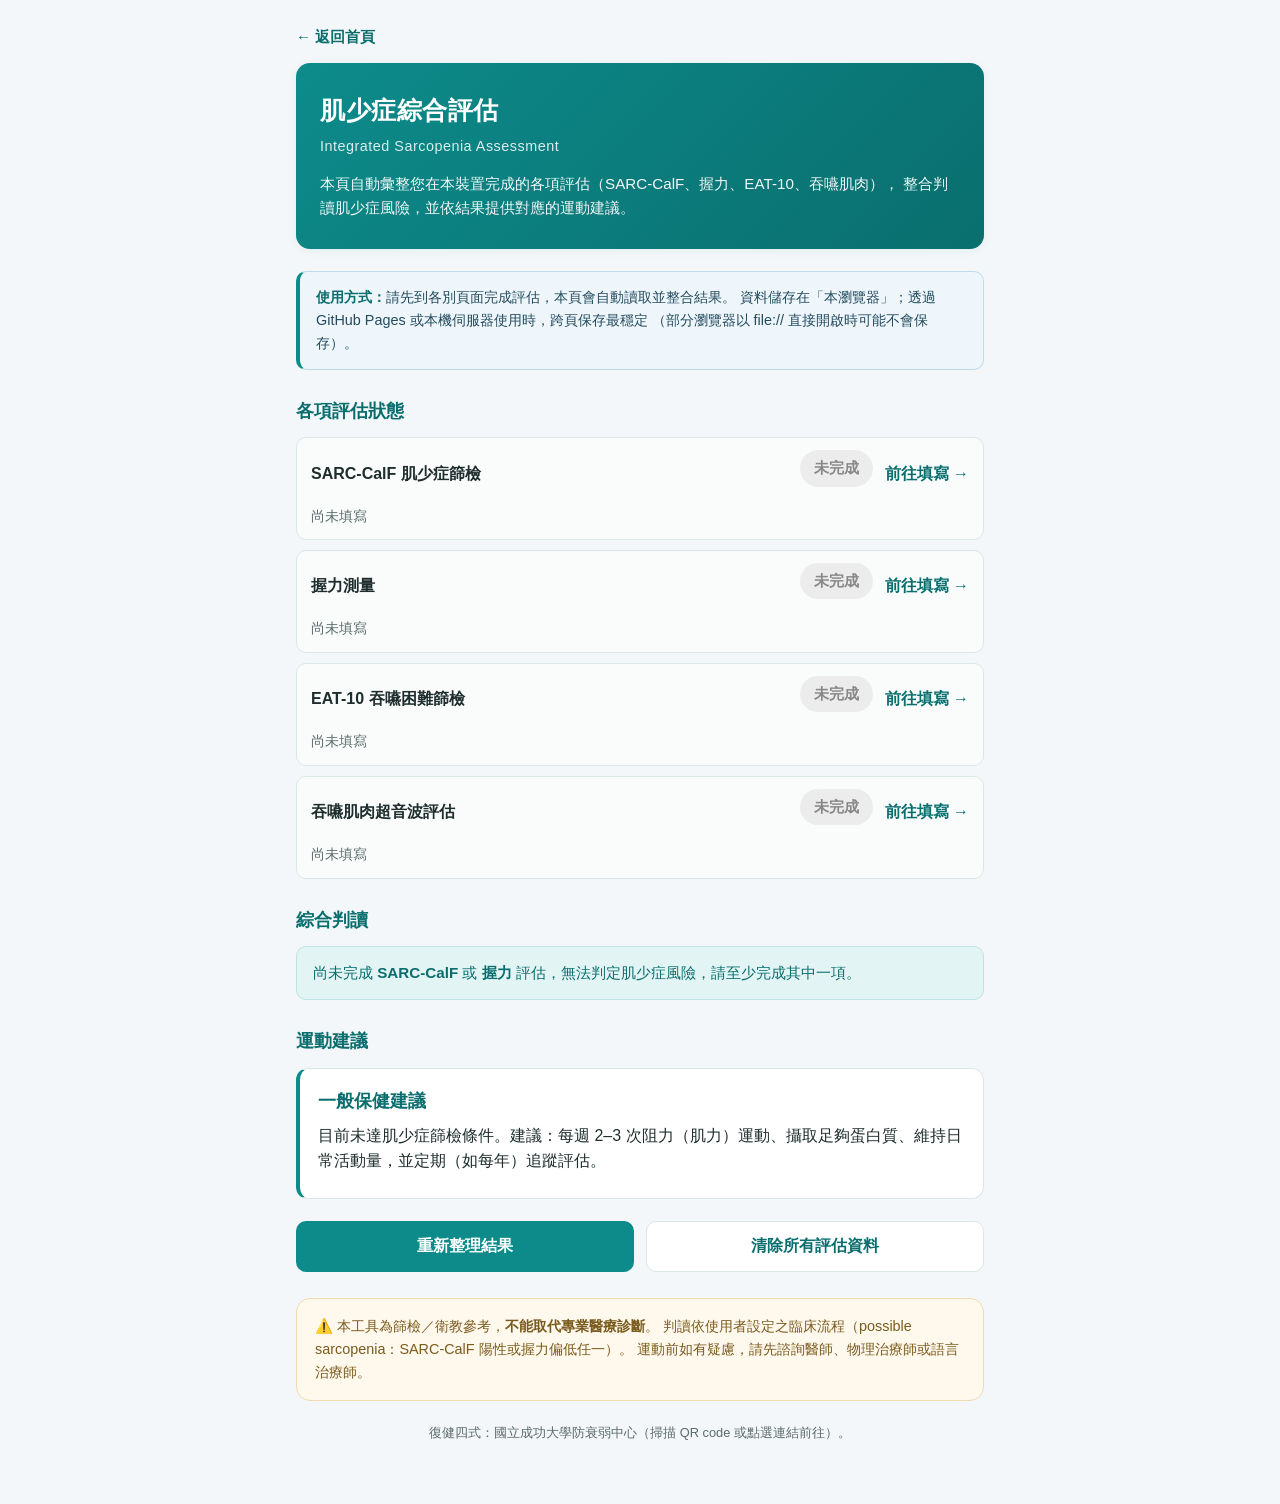
==== assessment.html @ 0d0f64bb "新增肌少症綜合評估頁面與整合運動建議 - 新增 assessment.html / assessment.js：彙整各工具結果並依臨床流程判讀 - 新增 store.js：各評估頁算分後將結果存入 l" ====
<!DOCTYPE html>
<html lang="zh-Hant">
<head>
  <meta charset="UTF-8">
  <meta name="viewport" content="width=device-width, initial-scale=1.0">
  <title>肌少症綜合評估</title>
  <meta name="description" content="整合 SARC-CalF、握力、EAT-10 與吞嚥肌肉評估結果，依臨床流程提供肌少症與口腔吞嚥的運動建議。">
  <link rel="stylesheet" href="styles.css">
</head>
<body>
  <div class="page">
    <a class="nav-back" href="index.html">← 返回首頁</a>
    <header class="hero">
      <h1>肌少症綜合評估</h1>
      <p class="hero-sub">Integrated Sarcopenia Assessment</p>
      <p class="hero-desc">
        本頁自動彙整您在本裝置完成的各項評估（SARC-CalF、握力、EAT-10、吞嚥肌肉），
        整合判讀肌少症風險，並依結果提供對應的運動建議。
      </p>
    </header>

    <main>
      <div class="notice">
        <strong>使用方式：</strong>請先到各別頁面完成評估，本頁會自動讀取並整合結果。
        資料儲存在「本瀏覽器」；透過 GitHub Pages 或本機伺服器使用時，跨頁保存最穩定
        （部分瀏覽器以 file:// 直接開啟時可能不會保存）。
      </div>

      <h2 class="section-title">各項評估狀態</h2>
      <div id="status-list"></div>

      <h2 class="section-title">綜合判讀</h2>
      <div id="verdict"></div>

      <h2 class="section-title">運動建議</h2>
      <div id="recommendations"></div>

      <div class="actions">
        <button type="button" class="btn btn-primary" id="refresh-btn">重新整理結果</button>
        <button type="button" class="btn btn-ghost" id="clear-btn">清除所有評估資料</button>
      </div>

      <p class="disclaimer">
        ⚠️ 本工具為篩檢／衛教參考，<strong>不能取代專業醫療診斷</strong>。
        判讀依使用者設定之臨床流程（possible sarcopenia：SARC-CalF 陽性或握力偏低任一）。
        運動前如有疑慮，請先諮詢醫師、物理治療師或語言治療師。
      </p>
    </main>

    <footer class="footer">
      <p>復健四式：國立成功大學防衰弱中心（掃描 QR code 或點選連結前往）。</p>
    </footer>
  </div>

  <script src="store.js"></script>
  <script src="assessment.js"></script>
</body>
</html>
---- styles.css ----
:root {
  --bg: #f4f7f9;
  --card-bg: #ffffff;
  --primary: #0d8b8b;
  --primary-dark: #0a6e6e;
  --primary-light: #e3f4f4;
  --text: #1f2d2d;
  --text-soft: #5b6b6b;
  --border: #dde6e6;
  --selected: #0d8b8b;
  --danger: #d64545;
  --danger-bg: #fdecec;
  --safe: #2e9e5b;
  --safe-bg: #e8f6ee;
  --shadow: 0 2px 10px rgba(13, 139, 139, 0.08);
  --radius: 14px;
}

* { box-sizing: border-box; }

body {
  margin: 0;
  background: var(--bg);
  color: var(--text);
  font-family: "Noto Sans TC", "PingFang TC", "Microsoft JhengHei",
               -apple-system, BlinkMacSystemFont, "Segoe UI", sans-serif;
  line-height: 1.6;
  -webkit-font-smoothing: antialiased;
}

.page {
  max-width: 720px;
  margin: 0 auto;
  padding: 24px 16px 48px;
}

/* ---------- Back link ---------- */
.nav-back {
  display: inline-block;
  margin-bottom: 14px;
  color: var(--primary-dark);
  text-decoration: none;
  font-size: .95rem;
  font-weight: 600;
}
.nav-back:hover { text-decoration: underline; }

/* ---------- Portal (首頁選單) ---------- */
.portal-grid { display: flex; flex-direction: column; gap: 16px; }
.portal-card {
  display: flex;
  align-items: center;
  gap: 16px;
  background: var(--card-bg);
  border: 1px solid var(--border);
  border-radius: var(--radius);
  padding: 20px;
  box-shadow: var(--shadow);
  text-decoration: none;
  color: inherit;
  transition: transform .15s ease, border-color .15s ease, box-shadow .15s ease;
}
.portal-card:hover {
  transform: translateY(-2px);
  border-color: var(--primary);
  box-shadow: 0 6px 18px rgba(13, 139, 139, 0.15);
}
.portal-icon {
  flex: none;
  width: 56px; height: 56px;
  display: grid; place-items: center;
  background: var(--primary-light);
  border-radius: 14px;
  font-size: 1.8rem;
}
.portal-body { display: flex; flex-direction: column; gap: 4px; flex: 1; }
.portal-title { font-size: 1.12rem; font-weight: 700; color: var(--primary-dark); }
.portal-desc { font-size: .92rem; color: var(--text-soft); }
.portal-meta { font-size: .82rem; color: var(--text-soft); margin-top: 2px; }
.portal-go { flex: none; font-weight: 600; color: var(--primary); white-space: nowrap; }

@media (max-width: 520px) {
  .portal-card { flex-wrap: wrap; }
  .portal-go { width: 100%; text-align: right; }
}

/* ---------- Hero ---------- */
.hero {
  background: linear-gradient(135deg, var(--primary), var(--primary-dark));
  color: #fff;
  border-radius: var(--radius);
  padding: 28px 24px;
  margin-bottom: 22px;
  box-shadow: var(--shadow);
}
.hero h1 { margin: 0 0 4px; font-size: 1.55rem; letter-spacing: .5px; }
.hero-sub { margin: 0 0 14px; opacity: .85; font-size: .9rem; letter-spacing: .5px; }
.hero-desc { margin: 0; font-size: .95rem; opacity: .95; }

/* ---------- Cards ---------- */
.card-group { display: flex; flex-direction: column; gap: 16px; }
.card {
  background: var(--card-bg);
  border: 1px solid var(--border);
  border-radius: var(--radius);
  padding: 20px;
  margin-bottom: 16px;
  box-shadow: var(--shadow);
  transition: border-color .2s;
}
.card.missing { border-color: var(--danger); box-shadow: 0 0 0 3px var(--danger-bg); }

.card-head { display: flex; align-items: center; gap: 12px; margin-bottom: 6px; }
.q-index {
  flex: none;
  width: 30px; height: 30px;
  display: grid; place-items: center;
  background: var(--primary-light);
  color: var(--primary-dark);
  font-weight: 700;
  border-radius: 50%;
  font-size: .95rem;
}
.q-title { margin: 0; font-size: 1.08rem; }
.q-hint { margin: 4px 0 16px 42px; color: var(--text-soft); font-size: .9rem; }

@media (max-width: 480px) {
  .q-hint { margin-left: 0; }
}

/* ---------- Options ---------- */
.options { display: flex; flex-direction: column; gap: 10px; }
.option { cursor: pointer; }
.option input { position: absolute; opacity: 0; pointer-events: none; }
.option-box {
  display: block;
  padding: 12px 16px;
  border: 1.5px solid var(--border);
  border-radius: 10px;
  background: #fafcfc;
  transition: all .15s ease;
  font-size: .98rem;
}
.option:hover .option-box { border-color: var(--primary); }
.option input:checked + .option-box {
  border-color: var(--selected);
  background: var(--primary-light);
  color: var(--primary-dark);
  font-weight: 600;
  box-shadow: inset 0 0 0 1px var(--selected);
}
.option input:focus-visible + .option-box {
  outline: 3px solid rgba(13, 139, 139, .35);
  outline-offset: 2px;
}

/* ---------- Calf section ---------- */
.field { margin-top: 16px; }
.field-label { display: block; font-weight: 600; margin-bottom: 8px; font-size: .98rem; }
#calf-card .options { flex-direction: row; gap: 10px; }
#calf-card .option { flex: 1; }
#calf-card .option-box { text-align: center; }

.calf-input-row { display: flex; align-items: center; gap: 10px; }
#calf-input {
  flex: 1;
  max-width: 200px;
  padding: 12px 14px;
  border: 1.5px solid var(--border);
  border-radius: 10px;
  font-size: 1.05rem;
  font-family: inherit;
}
#calf-input:focus { outline: none; border-color: var(--primary); box-shadow: 0 0 0 3px var(--primary-light); }
.unit { color: var(--text-soft); }
.cutoff-note { margin: 10px 0 0; font-size: .88rem; color: var(--text-soft); }
.cutoff-note.active { color: var(--primary-dark); font-weight: 600; }

/* ---------- Buttons ---------- */
.actions, .result-actions { display: flex; gap: 12px; margin-top: 22px; flex-wrap: wrap; }
.btn {
  flex: 1;
  min-width: 140px;
  padding: 14px 20px;
  border-radius: 10px;
  font-size: 1rem;
  font-weight: 600;
  font-family: inherit;
  cursor: pointer;
  border: 1.5px solid transparent;
  transition: all .15s ease;
}
.btn-primary { background: var(--primary); color: #fff; }
.btn-primary:hover { background: var(--primary-dark); }
.btn-ghost { background: #fff; color: var(--primary-dark); border-color: var(--border); }
.btn-ghost:hover { border-color: var(--primary); background: var(--primary-light); }

/* ---------- Result ---------- */
.result-card {
  background: var(--card-bg);
  border-radius: var(--radius);
  padding: 26px 24px;
  margin-top: 26px;
  box-shadow: var(--shadow);
  border: 1px solid var(--border);
}
.result-title { margin: 0 0 20px; font-size: 1.3rem; text-align: center; }

.score-display {
  display: flex;
  align-items: center;
  gap: 22px;
  flex-wrap: wrap;
  justify-content: center;
}
.score-circle {
  flex: none;
  width: 140px; height: 140px;
  border-radius: 50%;
  display: grid;
  place-content: center;
  text-align: center;
  border: 8px solid var(--primary-light);
  transition: border-color .3s;
}
.score-circle.positive { border-color: var(--danger); background: var(--danger-bg); }
.score-circle.negative { border-color: var(--safe); background: var(--safe-bg); }
.score-number { font-size: 3rem; font-weight: 800; line-height: 1; }
.score-max { font-size: .9rem; color: var(--text-soft); }

.score-verdict { flex: 1; min-width: 220px; }
.badge {
  display: inline-block;
  padding: 6px 14px;
  border-radius: 999px;
  font-weight: 700;
  font-size: .95rem;
  margin-bottom: 10px;
}
.badge.positive { background: var(--danger-bg); color: var(--danger); }
.badge.negative { background: var(--safe-bg); color: var(--safe); }
.verdict-text { margin: 0; font-size: .98rem; }

.breakdown {
  display: flex;
  gap: 12px;
  margin-top: 22px;
  flex-wrap: wrap;
}
.breakdown-item {
  flex: 1;
  min-width: 140px;
  background: #f8fbfb;
  border: 1px solid var(--border);
  border-radius: 10px;
  padding: 14px 16px;
  text-align: center;
}
.breakdown-label { display: block; font-size: .85rem; color: var(--text-soft); margin-bottom: 4px; }
.breakdown-value { font-size: 1.15rem; font-weight: 700; }

/* ---------- EAT-10 量尺 (0–4) ---------- */
.scale { display: flex; gap: 8px; margin-left: 42px; }
.scale-option { flex: 1; cursor: pointer; }
.scale-option input { position: absolute; opacity: 0; pointer-events: none; }
.scale-box {
  display: block;
  text-align: center;
  padding: 12px 0;
  border: 1.5px solid var(--border);
  border-radius: 10px;
  background: #fafcfc;
  font-weight: 700;
  font-size: 1.05rem;
  transition: all .15s ease;
}
.scale-option:hover .scale-box { border-color: var(--primary); }
.scale-option input:checked + .scale-box {
  border-color: var(--selected);
  background: var(--primary);
  color: #fff;
  box-shadow: inset 0 0 0 1px var(--selected);
}
.scale-option input:focus-visible + .scale-box {
  outline: 3px solid rgba(13, 139, 139, .35);
  outline-offset: 2px;
}
.scale-anchors {
  display: flex;
  justify-content: space-between;
  margin: 8px 0 0 42px;
  font-size: .8rem;
  color: var(--text-soft);
}
@media (max-width: 480px) {
  .scale, .scale-anchors { margin-left: 0; }
  .scale { gap: 6px; }
  .scale-box { padding: 10px 0; }
}

/* ---------- Disclaimer & footer ---------- */
.disclaimer {
  margin-top: 26px;
  background: #fff8ec;
  border: 1px solid #f0dcb0;
  border-radius: var(--radius);
  padding: 16px 18px;
  font-size: .9rem;
  color: #7a5b1e;
}
.footer {
  margin-top: 22px;
  text-align: center;
  font-size: .8rem;
  color: var(--text-soft);
}

/* ---------- Info notice / 證據提醒 ---------- */
.notice {
  background: #eef6fb;
  border: 1px solid #bcdcee;
  border-left: 4px solid var(--primary);
  border-radius: 10px;
  padding: 14px 16px;
  font-size: .9rem;
  color: #234b5e;
  margin-bottom: 18px;
}
.notice strong { color: var(--primary-dark); }

.field-tip { font-size: .85rem; color: var(--text-soft); margin: 4px 2px 0; }

/* 肌肉評估：標題英文、來源註記 */
.q-en { font-weight: 400; font-size: .82rem; color: var(--text-soft); }
.src-note { margin: 8px 0 0; font-size: .8rem; color: var(--text-soft); }

/* 結果：整體判讀框 */
.overall { border-radius: 10px; padding: 14px 16px; margin: 0 0 18px; font-size: .95rem; }
.overall.positive { background: var(--danger-bg); color: #7a2e2e; border: 1px solid #f0c0c0; }
.overall.negative { background: var(--safe-bg); color: #1f6b41; border: 1px solid #bfe3cd; }
.overall.neutral { background: var(--primary-light); color: var(--primary-dark); border: 1px solid #bfe3e3; }

/* 結果：各肌肉列 */
.muscle-row {
  border: 1px solid var(--border);
  border-left: 4px solid var(--border);
  border-radius: 10px;
  padding: 12px 14px;
  margin-bottom: 10px;
  background: #fafcfc;
}
.muscle-row.low { border-left-color: var(--danger); }
.muscle-row.normal { border-left-color: var(--safe); }
.muscle-row.reference { border-left-color: var(--primary); }
.muscle-row.skipped { opacity: .55; }
.muscle-row-head { display: flex; justify-content: space-between; align-items: center; gap: 10px; }
.muscle-name { font-weight: 600; }
.muscle-row-detail { margin-top: 4px; font-size: .88rem; color: var(--text-soft); }

/* 結果：單一測量列（厚度 / CSA） */
.measure-line {
  display: flex;
  justify-content: space-between;
  align-items: center;
  gap: 10px;
  padding: 9px 12px;
  margin-top: 8px;
  border: 1px solid var(--border);
  border-left: 4px solid var(--border);
  border-radius: 8px;
  background: #fff;
  font-size: .9rem;
}
.measure-line.low { border-left-color: var(--danger); }
.measure-line.normal { border-left-color: var(--safe); }
.measure-line.reference { border-left-color: var(--primary); }
.measure-line > span { color: var(--text-soft); }
.measure-line .badge { flex: none; }

.badge.neutral { background: var(--primary-light); color: var(--primary-dark); }
.badge.skip { background: #ececec; color: #888; }

/* 測量方式（可折疊） */
.method {
  margin-top: 18px;
  background: var(--card-bg);
  border: 1px solid var(--border);
  border-radius: 10px;
  padding: 2px 16px;
}
.method summary {
  cursor: pointer;
  font-weight: 600;
  padding: 12px 0;
  color: var(--primary-dark);
}
.method-body { font-size: .88rem; color: var(--text-soft); padding-bottom: 8px; }
.method-body ul { margin: 6px 0; padding-left: 20px; }
.method-body li { margin: 5px 0; }

/* ---------- 綜合評估頁 ---------- */
.section-title { font-size: 1.15rem; margin: 26px 0 12px; color: var(--primary-dark); }

.portal-card--feature { border-color: var(--primary); background: var(--primary-light); }

.status-row {
  display: flex; flex-wrap: wrap; align-items: center; gap: 8px 12px;
  border: 1px solid var(--border); border-radius: 10px;
  padding: 12px 14px; margin-bottom: 10px; background: #fafcfc;
}
.status-row .status-name { font-weight: 600; flex: 1; min-width: 150px; }
.status-row a { color: var(--primary-dark); font-weight: 600; text-decoration: none; white-space: nowrap; }
.status-row a:hover { text-decoration: underline; }
.status-row .status-detail { width: 100%; font-size: .88rem; color: var(--text-soft); }

.rec-card {
  border: 1px solid var(--border); border-left: 4px solid var(--primary);
  border-radius: 12px; padding: 18px; margin-bottom: 16px; background: #fff;
}
.rec-card.alert { border-left-color: var(--danger); }
.rec-card h3 { margin: 0 0 8px; font-size: 1.1rem; color: var(--primary-dark); }
.rec-card p { margin: 6px 0; }
.rec-qr { display: flex; gap: 16px; align-items: center; flex-wrap: wrap; margin-top: 12px; }
.rec-qr img { width: 150px; height: 150px; border: 1px solid var(--border); border-radius: 8px; background: #fff; }
.rec-link { display: inline-block; margin-top: 6px; color: var(--primary-dark); font-weight: 600; word-break: break-all; }
.exercise-imgs {
  display: grid; grid-template-columns: repeat(auto-fill, minmax(140px, 1fr));
  gap: 10px; margin-top: 12px;
}
.exercise-imgs img { width: 100%; border: 1px solid var(--border); border-radius: 8px; }

/* ---------- Print ---------- */
@media print {
  body { background: #fff; }
  .hero { background: none; color: #000; border: 1px solid #ccc; box-shadow: none; }
  .hero-sub { color: #555; }
  .actions, .result-actions, .disclaimer, .nav-back { display: none; }
  .scale-option input:checked + .scale-box { background: #000 !important; -webkit-print-color-adjust: exact; print-color-adjust: exact; }
  .card, .result-card { box-shadow: none; break-inside: avoid; }
}
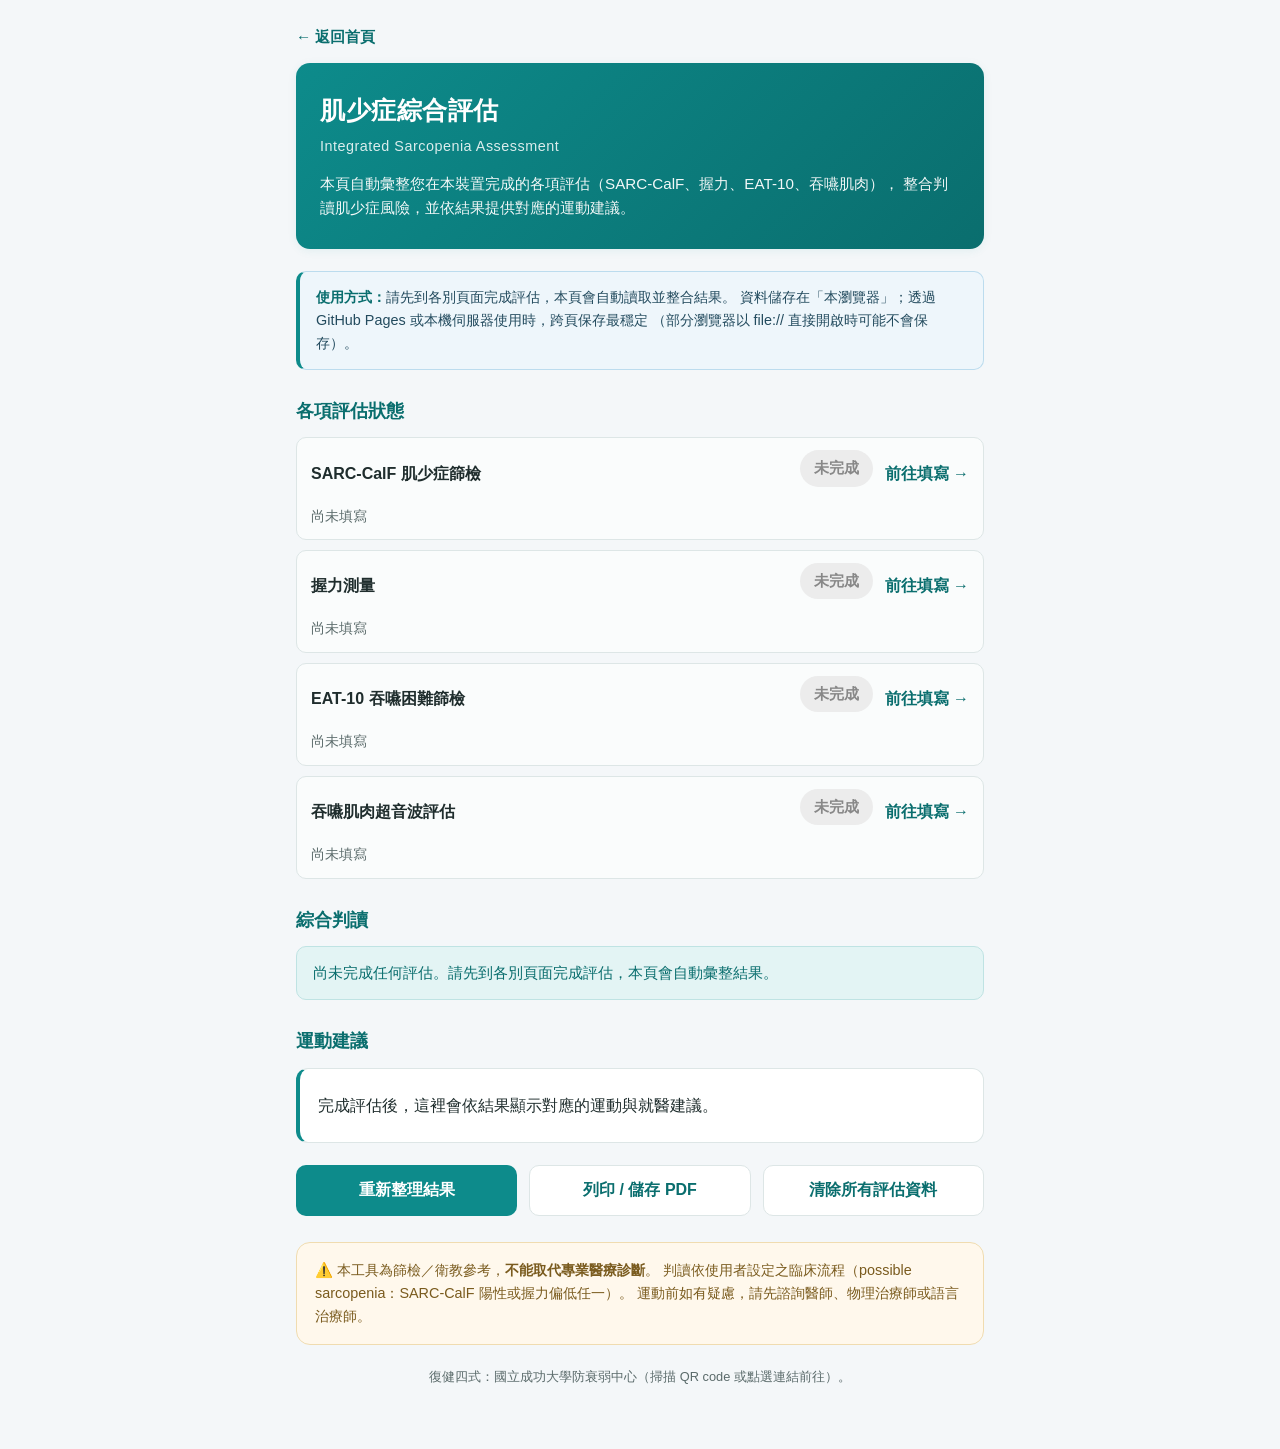
==== commit c1f98278: "綜合評估：吞嚥異常獨立建議就醫＋運動，並新增 PDF 輸出 - 判讀改為模組化：肌少症與吞嚥分別判讀 - EAT-10 或吞嚥肌肉異常（不論是否 possible sarcopenia）→ 建議就醫進" ====
--- a/assessment.html
+++ b/assessment.html
@@ -37,6 +37,7 @@
 
       <div class="actions">
         <button type="button" class="btn btn-primary" id="refresh-btn">重新整理結果</button>
+        <button type="button" class="btn btn-ghost" id="print-btn">列印 / 儲存 PDF</button>
         <button type="button" class="btn btn-ghost" id="clear-btn">清除所有評估資料</button>
       </div>
 
--- a/styles.css
+++ b/styles.css
@@ -431,10 +431,10 @@
 
 /* ---------- Print ---------- */
 @media print {
-  body { background: #fff; }
+  body { background: #fff; -webkit-print-color-adjust: exact; print-color-adjust: exact; }
   .hero { background: none; color: #000; border: 1px solid #ccc; box-shadow: none; }
   .hero-sub { color: #555; }
-  .actions, .result-actions, .disclaimer, .nav-back { display: none; }
-  .scale-option input:checked + .scale-box { background: #000 !important; -webkit-print-color-adjust: exact; print-color-adjust: exact; }
-  .card, .result-card { box-shadow: none; break-inside: avoid; }
-}
+  .actions, .result-actions, .nav-back, .notice { display: none; }
+  .scale-option input:checked + .scale-box { background: #000 !important; }
+  .card, .result-card, .rec-card, .status-row, .muscle-row { box-shadow: none; break-inside: avoid; }
+}
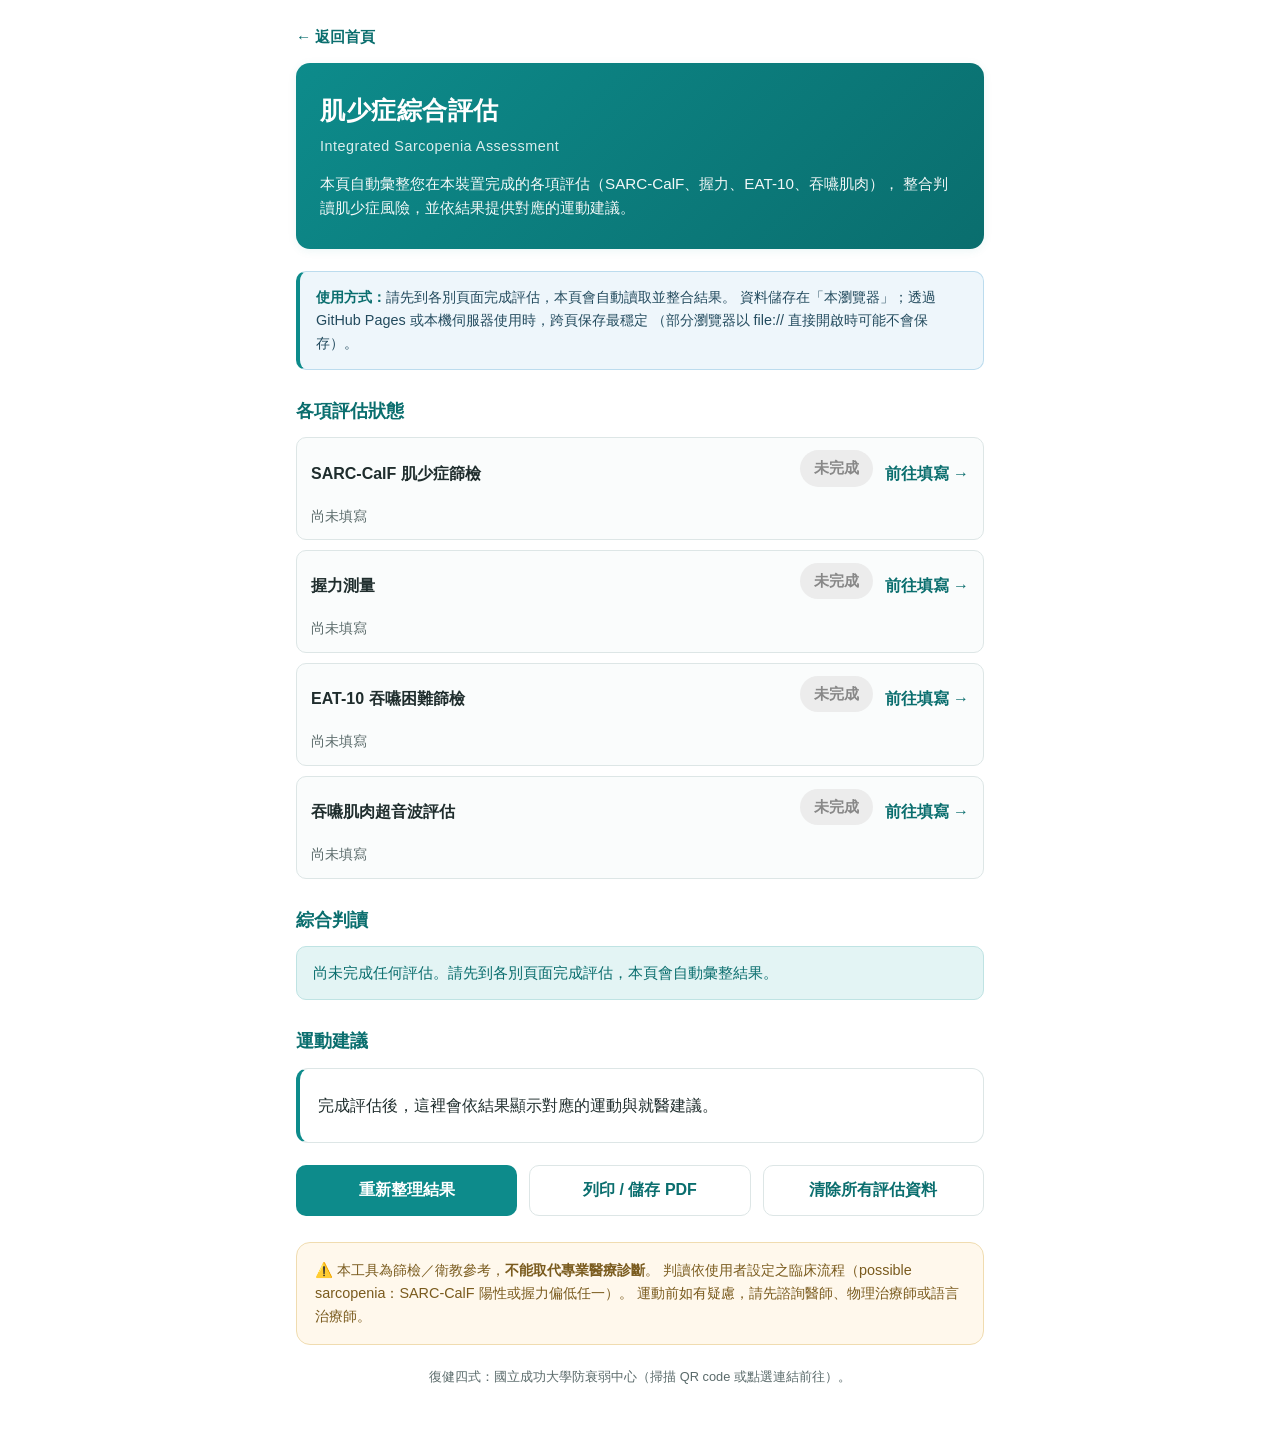
==== commit 835d4008: "CSS 連結加上版本號避免快取（styles.css?v=2） - 六個頁面的 styles.css 連結加 ?v=2，強制瀏覽器/CDN 抓取最新樣式  https://claude.ai/code" ====
--- a/assessment.html
+++ b/assessment.html
@@ -5,7 +5,7 @@
   <meta name="viewport" content="width=device-width, initial-scale=1.0">
   <title>肌少症綜合評估</title>
   <meta name="description" content="整合 SARC-CalF、握力、EAT-10 與吞嚥肌肉評估結果，依臨床流程提供肌少症與口腔吞嚥的運動建議。">
-  <link rel="stylesheet" href="styles.css">
+  <link rel="stylesheet" href="styles.css?v=2">
 </head>
 <body>
   <div class="page">
--- a/styles.css
+++ b/styles.css
@@ -1,5 +1,5 @@
 :root {
-  --bg: #f4f7f9;
+  --bg: #ffffff;
   --card-bg: #ffffff;
   --primary: #0d8b8b;
   --primary-dark: #0a6e6e;
@@ -84,6 +84,13 @@
   .portal-go { width: 100%; text-align: right; }
 }
 
+/* 各卡片 icon 用不同色塊（白底頁面增加辨識度） */
+.portal-grid .portal-card:nth-child(1) .portal-icon { background: #ffffff; box-shadow: inset 0 0 0 1px var(--border); }
+.portal-grid .portal-card:nth-child(2) .portal-icon { background: #e7eefc; }
+.portal-grid .portal-card:nth-child(3) .portal-icon { background: #fdeede; }
+.portal-grid .portal-card:nth-child(4) .portal-icon { background: #e8f6ee; }
+.portal-grid .portal-card:nth-child(5) .portal-icon { background: #f0e9fb; }
+
 /* ---------- Hero ---------- */
 .hero {
   background: linear-gradient(135deg, var(--primary), var(--primary-dark));
@@ -398,6 +405,24 @@
 .method-body ul { margin: 6px 0; padding-left: 20px; }
 .method-body li { margin: 5px 0; }
 
+/* ---------- 封面頁 ---------- */
+.logo-bar {
+  display: flex; align-items: center; justify-content: center;
+  gap: 24px; flex-wrap: wrap; padding: 4px 0 14px;
+}
+.logo-bar .logo { height: clamp(64px, 16vw, 100px); width: auto; max-width: 46%; object-fit: contain; }
+
+.cover { text-align: center; margin-bottom: 22px; }
+.cover-img {
+  width: 100%; height: auto; display: block;
+  border-radius: var(--radius); box-shadow: var(--shadow); margin-bottom: 18px;
+}
+.cover-title { margin: 0 0 4px; font-size: 1.8rem; color: var(--primary-dark); letter-spacing: 1px; }
+.cover-sub { margin: 0 0 12px; color: var(--text-soft); letter-spacing: 1px; font-size: .95rem; }
+.cover-desc { margin: 0 auto; max-width: 560px; color: var(--text); font-size: .98rem; }
+
+.menu-title { font-size: 1.1rem; color: var(--primary-dark); margin: 6px 0 14px; text-align: center; }
+
 /* ---------- 綜合評估頁 ---------- */
 .section-title { font-size: 1.15rem; margin: 26px 0 12px; color: var(--primary-dark); }
 
@@ -424,10 +449,16 @@
 .rec-qr img { width: 150px; height: 150px; border: 1px solid var(--border); border-radius: 8px; background: #fff; }
 .rec-link { display: inline-block; margin-top: 6px; color: var(--primary-dark); font-weight: 600; word-break: break-all; }
 .exercise-imgs {
-  display: grid; grid-template-columns: repeat(auto-fill, minmax(140px, 1fr));
-  gap: 10px; margin-top: 12px;
-}
-.exercise-imgs img { width: 100%; border: 1px solid var(--border); border-radius: 8px; }
+  position: relative; left: 50%; transform: translateX(-50%);
+  width: min(92vw, 680px);
+  margin: 16px 0 4px; text-align: center;
+}
+.exercise-imgs a { display: block; margin-bottom: 12px; }
+.exercise-imgs a:last-child { margin-bottom: 0; }
+.exercise-imgs img {
+  width: 100%; height: auto; display: block;
+  border: 1px solid var(--border); border-radius: 8px;
+}
 
 /* ---------- Print ---------- */
 @media print {
@@ -437,4 +468,5 @@
   .actions, .result-actions, .nav-back, .notice { display: none; }
   .scale-option input:checked + .scale-box { background: #000 !important; }
   .card, .result-card, .rec-card, .status-row, .muscle-row { box-shadow: none; break-inside: avoid; }
-}
+  .exercise-imgs { position: static; left: auto; transform: none; width: 100%; }
+}
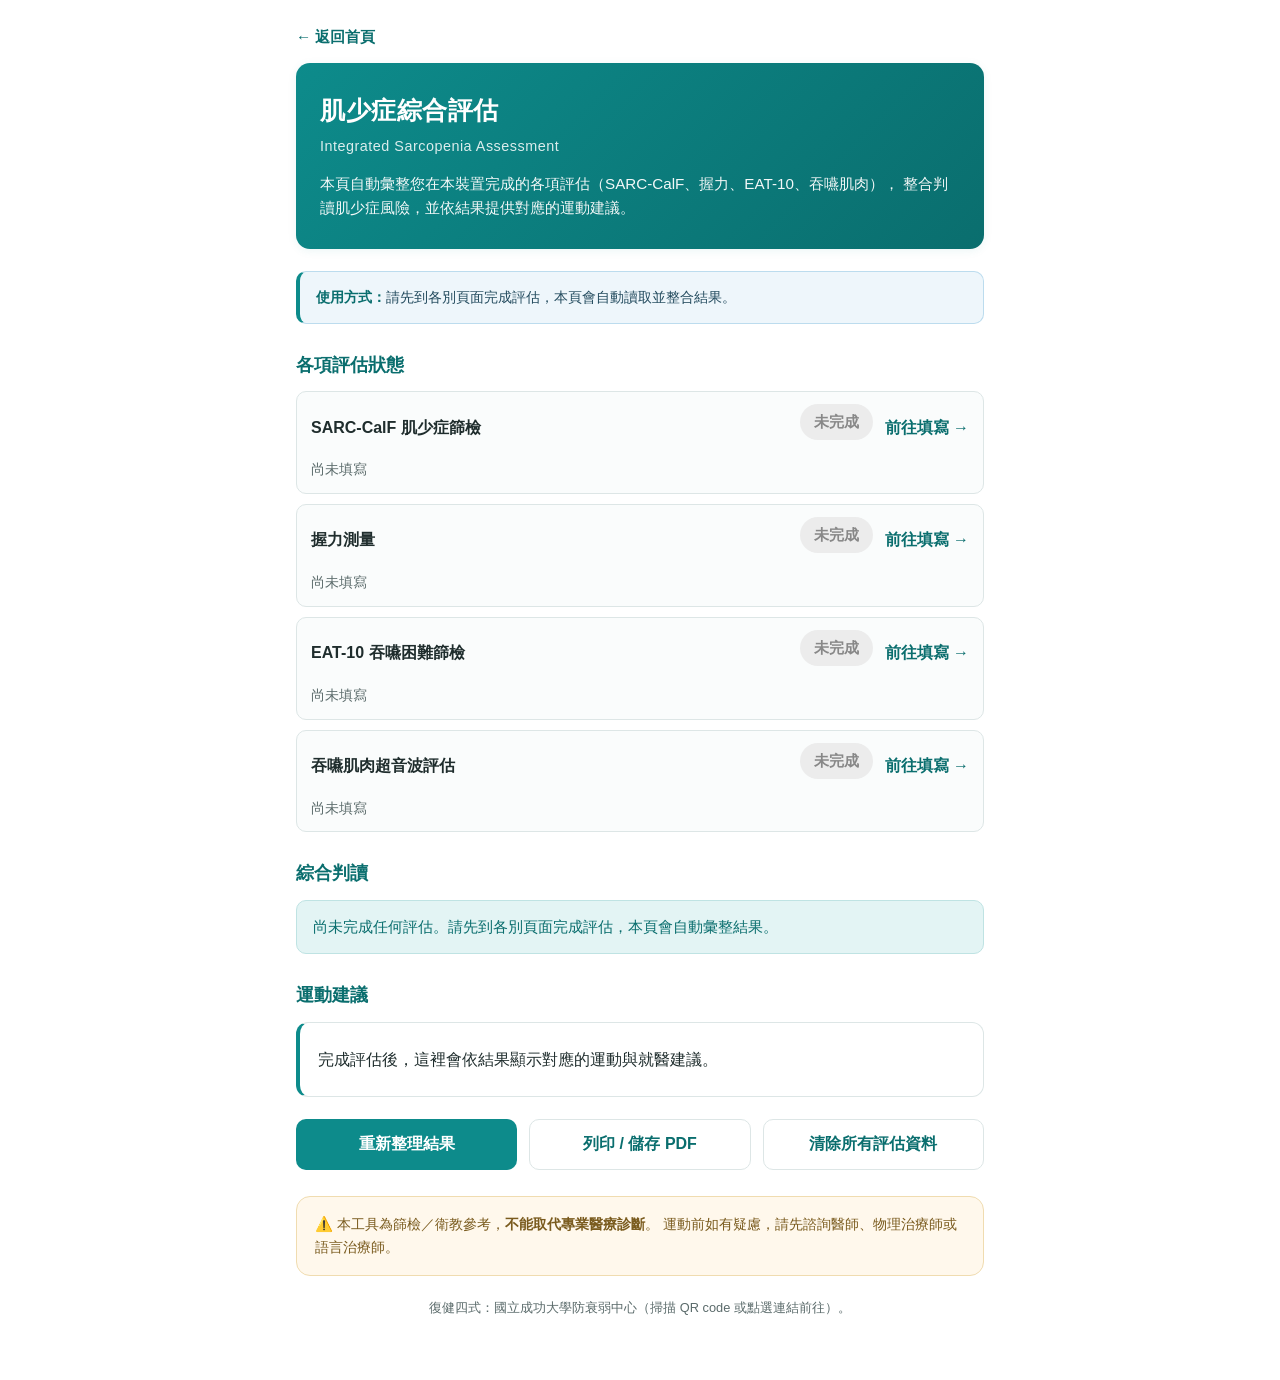
==== commit d38185f0: "Update assessment.html" ====
--- a/assessment.html
+++ b/assessment.html
@@ -22,8 +22,6 @@
     <main>
       <div class="notice">
         <strong>使用方式：</strong>請先到各別頁面完成評估，本頁會自動讀取並整合結果。
-        資料儲存在「本瀏覽器」；透過 GitHub Pages 或本機伺服器使用時，跨頁保存最穩定
-        （部分瀏覽器以 file:// 直接開啟時可能不會保存）。
       </div>
 
       <h2 class="section-title">各項評估狀態</h2>
@@ -43,7 +41,6 @@
 
       <p class="disclaimer">
         ⚠️ 本工具為篩檢／衛教參考，<strong>不能取代專業醫療診斷</strong>。
-        判讀依使用者設定之臨床流程（possible sarcopenia：SARC-CalF 陽性或握力偏低任一）。
         運動前如有疑慮，請先諮詢醫師、物理治療師或語言治療師。
       </p>
     </main>
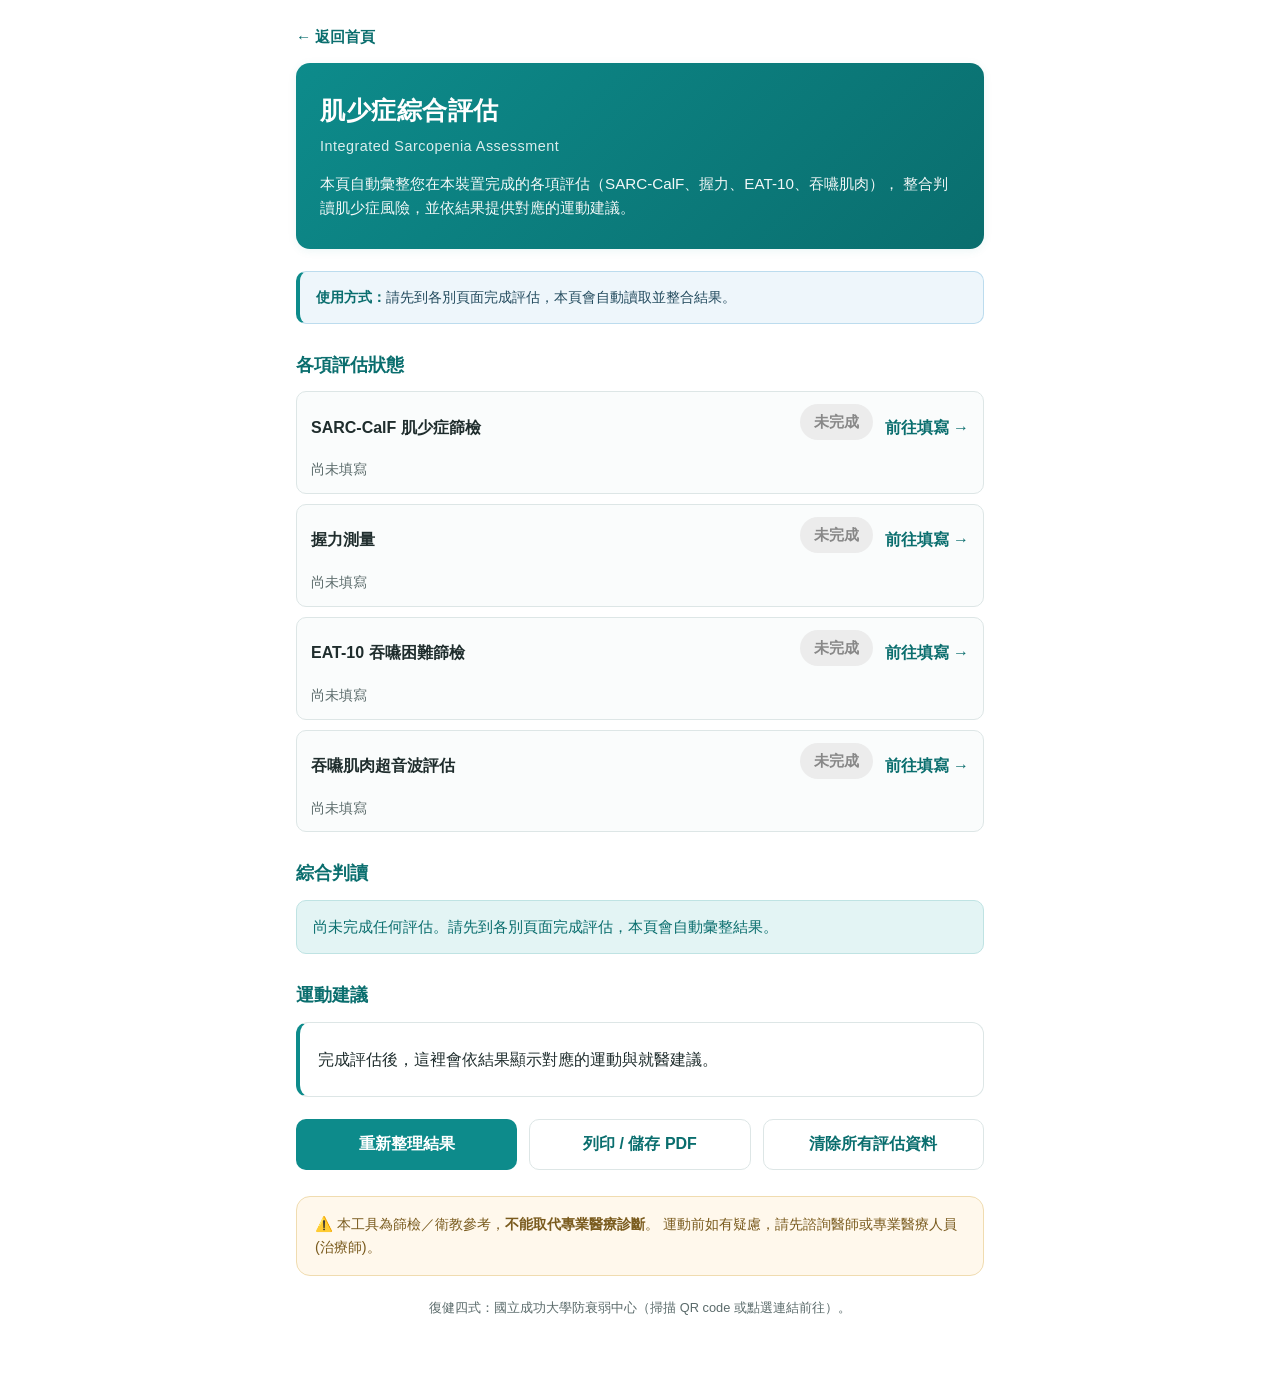
==== commit 16481270: "Update disclaimer text for clarity" ====
--- a/assessment.html
+++ b/assessment.html
@@ -41,7 +41,7 @@
 
       <p class="disclaimer">
         ⚠️ 本工具為篩檢／衛教參考，<strong>不能取代專業醫療診斷</strong>。
-        運動前如有疑慮，請先諮詢醫師、物理治療師或語言治療師。
+        運動前如有疑慮，請先諮詢醫師或專業醫療人員(治療師)。
       </p>
     </main>
 
